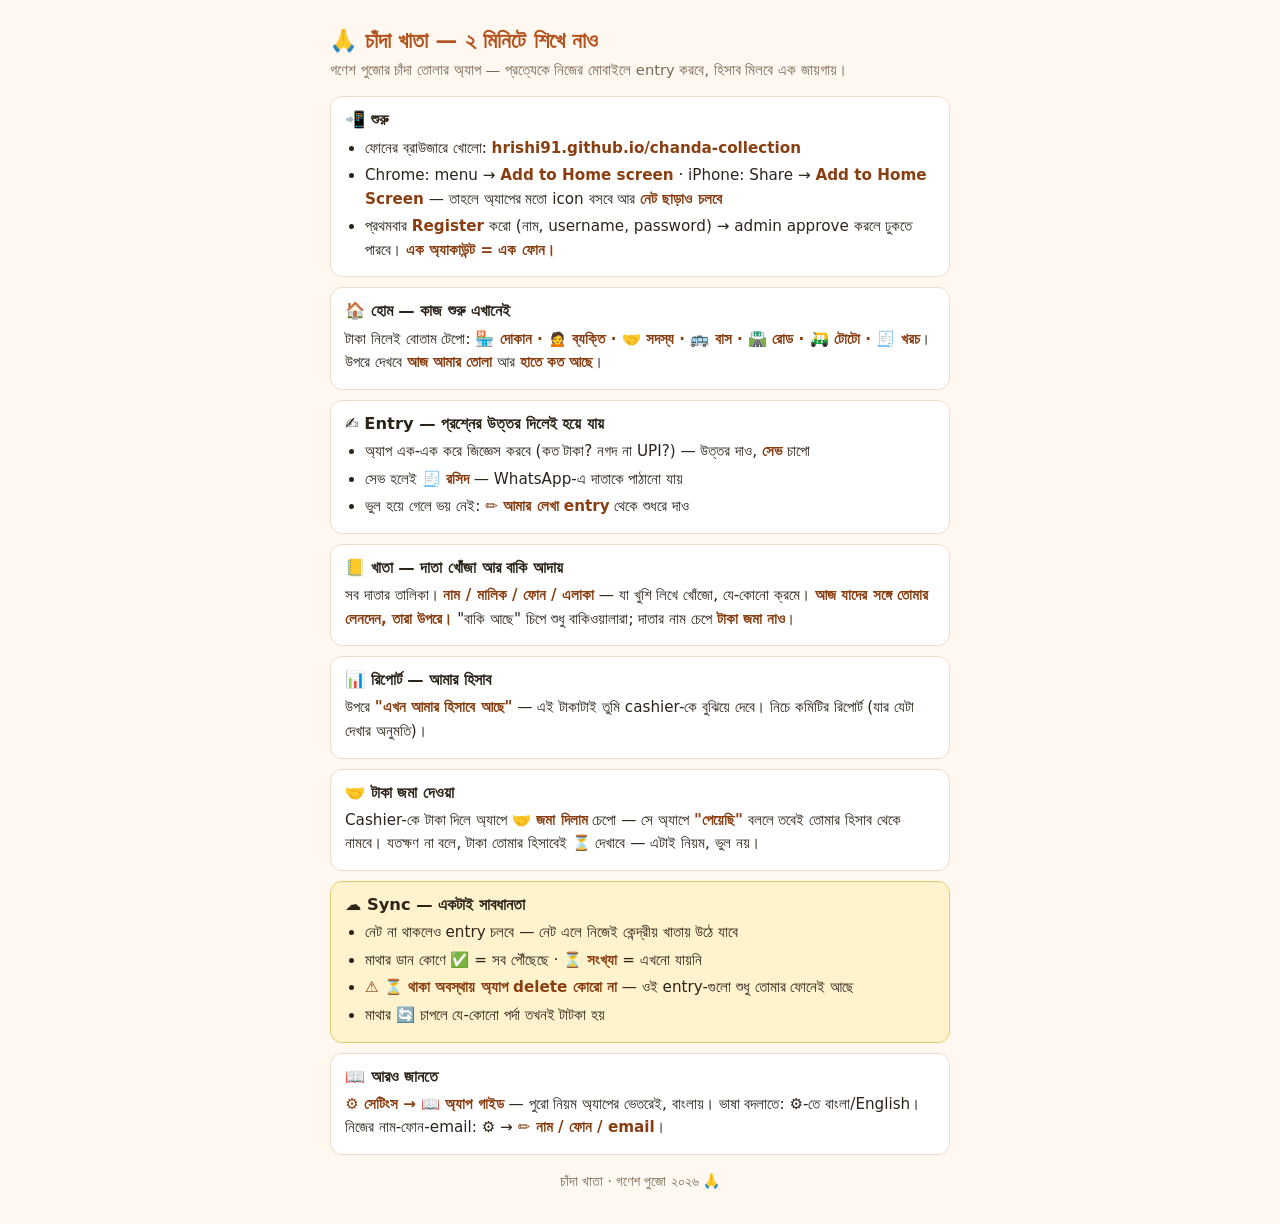
==== docs/user-guide/quick-intro.html @ 974c5e5b "docs: quick-intro — a one-page Bengali starter to share with collectors Install, register, the home " ====
<!doctype html>
<html lang="bn">
<head>
<meta charset="utf-8">
<meta name="viewport" content="width=device-width, initial-scale=1">
<title>চাঁদা খাতা — ২ মিনিটে শিখে নাও</title>
<style>
  body { font-family: "Noto Sans Bengali", system-ui, sans-serif; margin: 0; padding: 16px;
         background: #fff8f0; color: #2d2419; line-height: 1.55; }
  main { max-width: 620px; margin: 0 auto; }
  h1 { font-size: 1.35rem; margin: 8px 0 2px; color: #b3541e; }
  .sub { color: #7a6a55; font-size: .92rem; margin-bottom: 14px; }
  section { background: #fff; border: 1px solid #f0dcc8; border-radius: 12px;
            padding: 10px 14px; margin: 10px 0; }
  h2 { font-size: 1.02rem; margin: 0 0 4px; }
  p, li { font-size: .95rem; margin: 4px 0; }
  ul { margin: 4px 0; padding-left: 20px; }
  b { color: #8a3f12; }
  .warn { background: #fff3cd; border-color: #e6c96a; }
  .foot { text-align: center; color: #7a6a55; font-size: .85rem; margin: 16px 0; }
  @media print { body { background: #fff; } section { break-inside: avoid; } }
</style>
</head>
<body>
<main>
<h1>🙏 চাঁদা খাতা — ২ মিনিটে শিখে নাও</h1>
<div class="sub">গণেশ পুজোর চাঁদা তোলার অ্যাপ — প্রত্যেকে নিজের মোবাইলে entry করবে, হিসাব মিলবে এক জায়গায়।</div>

<section>
<h2>📲 শুরু</h2>
<ul>
<li>ফোনের ব্রাউজারে খোলো: <b>hrishi91.github.io/chanda-collection</b></li>
<li>Chrome: menu → <b>Add to Home screen</b> · iPhone: Share → <b>Add to Home Screen</b> — তাহলে অ্যাপের মতো icon বসবে আর <b>নেট ছাড়াও চলবে</b></li>
<li>প্রথমবার <b>Register</b> করো (নাম, username, password) → admin approve করলে ঢুকতে পারবে। <b>এক অ্যাকাউন্ট = এক ফোন।</b></li>
</ul>
</section>

<section>
<h2>🏠 হোম — কাজ শুরু এখানেই</h2>
<p>টাকা নিলেই বোতাম টেপো: <b>🏪 দোকান · 🙍 ব্যক্তি · 🤝 সদস্য · 🚌 বাস · 🛣️ রোড · 🛺 টোটো · 🧾 খরচ</b>। উপরে দেখবে <b>আজ আমার তোলা</b> আর <b>হাতে কত আছে</b>।</p>
</section>

<section>
<h2>✍️ Entry — প্রশ্নের উত্তর দিলেই হয়ে যায়</h2>
<ul>
<li>অ্যাপ এক-এক করে জিজ্ঞেস করবে (কত টাকা? নগদ না UPI?) — উত্তর দাও, <b>সেভ</b> চাপো</li>
<li>সেভ হলেই <b>🧾 রসিদ</b> — WhatsApp-এ দাতাকে পাঠানো যায়</li>
<li>ভুল হয়ে গেলে ভয় নেই: <b>✏️ আমার লেখা entry</b> থেকে শুধরে দাও</li>
</ul>
</section>

<section>
<h2>📒 খাতা — দাতা খোঁজা আর বাকি আদায়</h2>
<p>সব দাতার তালিকা। <b>নাম / মালিক / ফোন / এলাকা</b> — যা খুশি লিখে খোঁজো, যে-কোনো ক্রমে। <b>আজ যাদের সঙ্গে তোমার লেনদেন, তারা উপরে।</b> "বাকি আছে" চিপে শুধু বাকিওয়ালারা; দাতার নাম চেপে <b>টাকা জমা নাও</b>।</p>
</section>

<section>
<h2>📊 রিপোর্ট — আমার হিসাব</h2>
<p>উপরে <b>"এখন আমার হিসাবে আছে"</b> — এই টাকাটাই তুমি cashier-কে বুঝিয়ে দেবে। নিচে কমিটির রিপোর্ট (যার যেটা দেখার অনুমতি)।</p>
</section>

<section>
<h2>🤝 টাকা জমা দেওয়া</h2>
<p>Cashier-কে টাকা দিলে অ্যাপে <b>🤝 জমা দিলাম</b> চেপো — সে অ্যাপে <b>"পেয়েছি"</b> বললে তবেই তোমার হিসাব থেকে নামবে। যতক্ষণ না বলে, টাকা তোমার হিসাবেই ⏳ দেখাবে — এটাই নিয়ম, ভুল নয়।</p>
</section>

<section class="warn">
<h2>☁️ Sync — একটাই সাবধানতা</h2>
<ul>
<li>নেট না থাকলেও entry চলবে — নেট এলে নিজেই কেন্দ্রীয় খাতায় উঠে যাবে</li>
<li>মাথার ডান কোণে <b>✅</b> = সব পৌঁছেছে · <b>⏳ সংখ্যা</b> = এখনো যায়নি</li>
<li><b>⚠️ ⏳ থাকা অবস্থায় অ্যাপ delete কোরো না</b> — ওই entry-গুলো শুধু তোমার ফোনেই আছে</li>
<li>মাথার <b>🔄</b> চাপলে যে-কোনো পর্দা তখনই টাটকা হয়</li>
</ul>
</section>

<section>
<h2>📖 আরও জানতে</h2>
<p><b>⚙️ সেটিংস → 📖 অ্যাপ গাইড</b> — পুরো নিয়ম অ্যাপের ভেতরেই, বাংলায়। ভাষা বদলাতে: ⚙️-তে বাংলা/English। নিজের নাম-ফোন-email: ⚙️ → <b>✏️ নাম / ফোন / email</b>।</p>
</section>

<div class="foot">চাঁদা খাতা · গণেশ পুজো ২০২৬ 🙏</div>
</main>
</body>
</html>
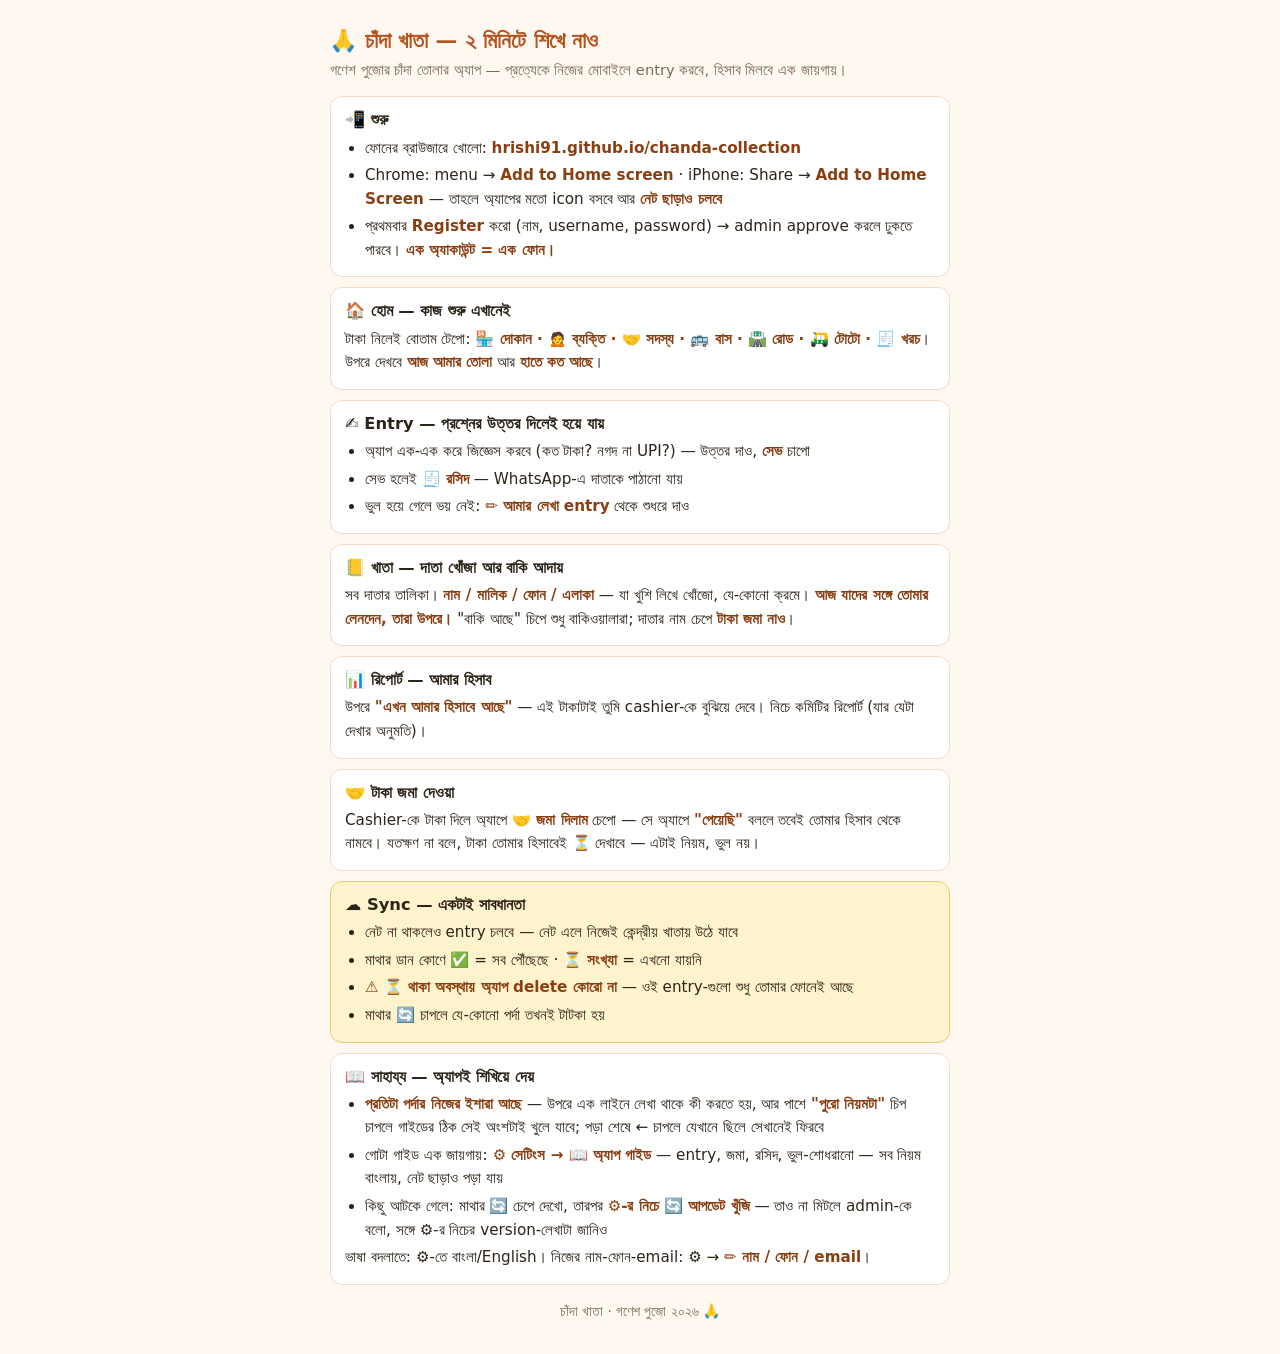
==== commit 465a7752: "docs: quick-intro's help card now explains the whole help system Per-screen hints with the guide-doo" ====
--- a/docs/user-guide/quick-intro.html
+++ b/docs/user-guide/quick-intro.html
@@ -75,8 +75,13 @@
 </section>
 
 <section>
-<h2>📖 আরও জানতে</h2>
-<p><b>⚙️ সেটিংস → 📖 অ্যাপ গাইড</b> — পুরো নিয়ম অ্যাপের ভেতরেই, বাংলায়। ভাষা বদলাতে: ⚙️-তে বাংলা/English। নিজের নাম-ফোন-email: ⚙️ → <b>✏️ নাম / ফোন / email</b>।</p>
+<h2>📖 সাহায্য — অ্যাপই শিখিয়ে দেয়</h2>
+<ul>
+<li><b>প্রতিটা পর্দার নিজের ইশারা আছে</b> — উপরে এক লাইনে লেখা থাকে কী করতে হয়, আর পাশে <b>"পুরো নিয়মটা"</b> চিপ চাপলে গাইডের ঠিক সেই অংশটাই খুলে যাবে; পড়া শেষে ← চাপলে যেখানে ছিলে সেখানেই ফিরবে</li>
+<li>গোটা গাইড এক জায়গায়: <b>⚙️ সেটিংস → 📖 অ্যাপ গাইড</b> — entry, জমা, রসিদ, ভুল-শোধরানো — সব নিয়ম বাংলায়, নেট ছাড়াও পড়া যায়</li>
+<li>কিছু আটকে গেলে: মাথার <b>🔄</b> চেপে দেখো, তারপর <b>⚙️-র নিচে 🔄 আপডেট খুঁজি</b> — তাও না মিটলে admin-কে বলো, সঙ্গে ⚙️-র নিচের version-লেখাটা জানিও</li>
+</ul>
+<p>ভাষা বদলাতে: ⚙️-তে বাংলা/English। নিজের নাম-ফোন-email: ⚙️ → <b>✏️ নাম / ফোন / email</b>।</p>
 </section>
 
 <div class="foot">চাঁদা খাতা · গণেশ পুজো ২০২৬ 🙏</div>
